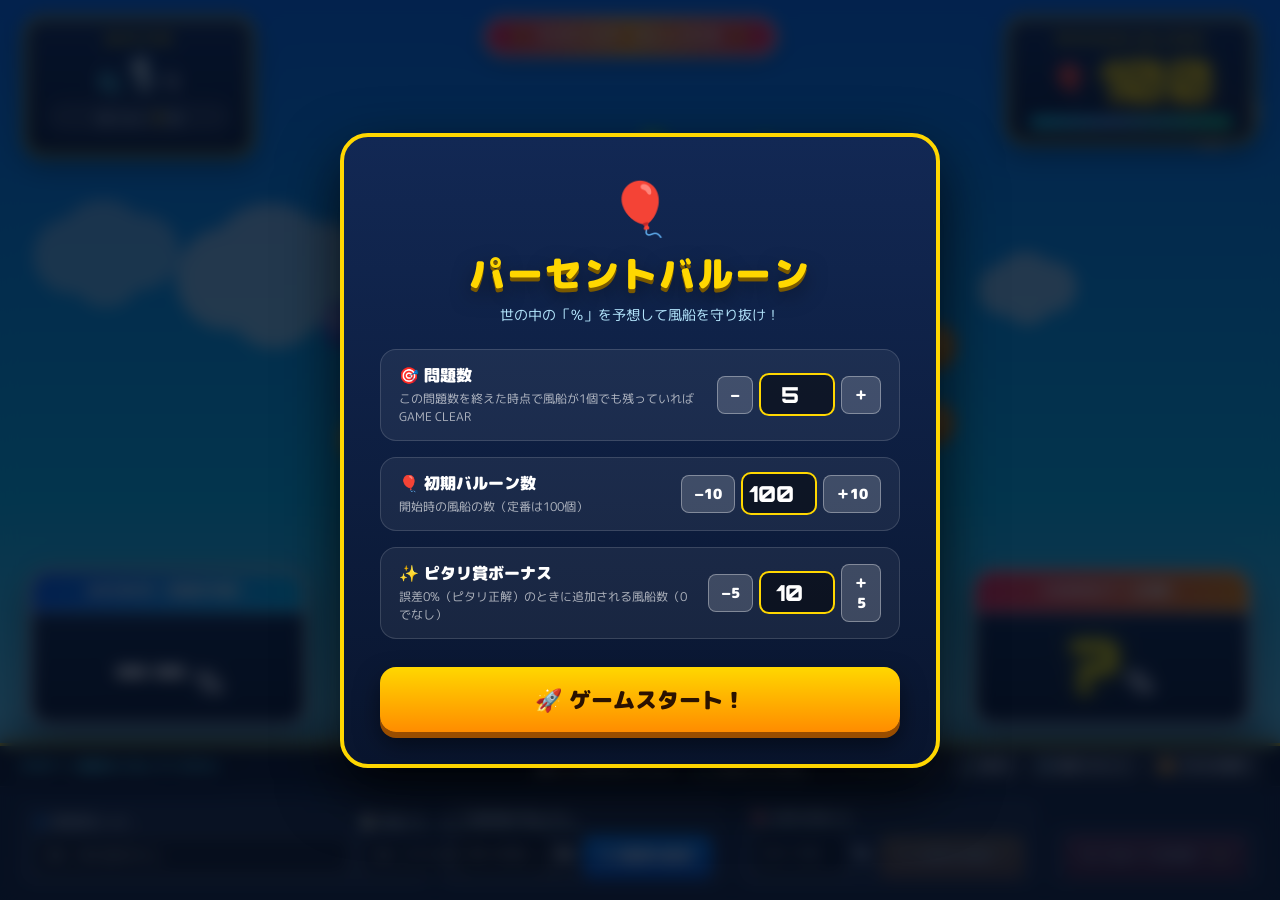
==== index.html @ 7cb7c8e5 "Add files via upload" ====
<!DOCTYPE html>
<html lang="ja">
<head>
    <meta charset="UTF-8">
    <meta name="viewport" content="width=device-width, initial-scale=1.0">
    <title>PERCENT BALLOON - パーセントバルーン</title>
    <link rel="preconnect" href="https://fonts.googleapis.com">
    <link rel="preconnect" href="https://fonts.gstatic.com" crossorigin>
    <link href="https://fonts.googleapis.com/css2?family=M+PLUS+Rounded+1c:wght@700;800;900&family=Orbitron:wght@700;900&display=swap" rel="stylesheet">
    <link rel="stylesheet" href="style.css">
</head>
<body>
    <!-- Background Canvas for Balloons & Gondola -->
    <div id="canvas-container">
        <canvas id="balloon-canvas"></canvas>
    </div>

    <!-- Top Broadcast HUD -->
    <header class="top-hud" id="top-hud">
        <!-- Left: Remaining Questions Progress -->
        <div class="hud-card question-counter-card">
            <div class="hud-label">QUESTION</div>
            <div class="question-number-row">
                <span class="q-prefix">Q.</span>
                <span id="current-q-num" class="q-big">1</span>
                <span class="q-slash">/</span>
                <span id="total-q-num" class="q-total">5</span>
            </div>
            <div class="remaining-q-badge">
                残りあと <strong id="remaining-q-count">5</strong> 問
            </div>
            <div id="question-dots" class="question-dots"></div>
        </div>

        <!-- Center: Title / Optional Question Banner -->
        <div class="center-banner-area">
            <div class="show-logo-badge">
                <span class="logo-star">★</span> PERCENT BALLOON <span class="logo-star">★</span>
            </div>
            <div id="question-text-banner" class="question-text-banner hidden">
                <span id="display-respondent-badge" class="respondent-badge hidden"></span>
                <span id="display-question-text" class="question-text-content"></span>
            </div>
        </div>

        <!-- Right: Remaining Balloons Counter -->
        <div class="hud-card balloon-counter-card" id="balloon-counter-card">
            <div class="hud-label">REMAINING BALLOONS</div>
            <div class="balloon-count-row">
                <span class="balloon-icon">🎈</span>
                <span id="remaining-balloons-num" class="balloon-big-num">100</span>
            </div>
            <div class="balloon-gauge-track">
                <div id="balloon-gauge-bar" class="balloon-gauge-bar" style="width: 100%;"></div>
            </div>
        </div>
    </header>

    <!-- Main Monitor Display (Answer vs Correct & Diff) -->
    <main class="stage-area">
        <div class="versus-monitors" id="versus-monitors">
            <!-- Player Answer Flip Board -->
            <div class="monitor-box player-monitor" id="player-monitor">
                <div class="monitor-header">
                    <span id="player-monitor-title">ANSWER（回答予想）</span>
                </div>
                <div class="monitor-body">
                    <span id="display-answer-val" class="percent-value">--</span>
                    <span class="percent-unit">%</span>
                </div>
            </div>

            <!-- Diff / Status Badge in Center -->
            <div class="diff-center-badge hidden" id="diff-center-badge">
                <div class="diff-label">誤差</div>
                <div class="diff-value-wrap">
                    <span id="display-diff-val" class="diff-value">0</span>
                    <span class="diff-unit">個</span>
                </div>
            </div>

            <!-- Correct Answer Monitor -->
            <div class="monitor-box correct-monitor" id="correct-monitor">
                <div class="monitor-header">
                    <span>CORRECT（正解）</span>
                </div>
                <div class="monitor-body">
                    <span id="display-correct-val" class="percent-value">?</span>
                    <span class="percent-unit">%</span>
                </div>
            </div>
        </div>

        <!-- History Mini Ticker (Bottom Left) -->
        <div class="history-ticker" id="history-ticker">
            <div class="history-title">📋 履歴</div>
            <div id="history-list" class="history-list">
                <span class="history-empty">まだ記録がありません</span>
            </div>
        </div>
    </main>

    <!-- Dramatic Cut-in Overlays (PERFECT / GAME CLEAR / GAME OVER) -->
    <div id="cutin-perfect" class="cutin-overlay hidden">
        <div class="cutin-banner perfect-banner">
            <div class="cutin-sub">誤差 0%！ピタリ賞！！</div>
            <div class="cutin-main">PERFECT!!</div>
            <div class="cutin-bonus" id="perfect-bonus-text">ボーナス風船 +10個！</div>
        </div>
    </div>

    <div id="result-modal" class="result-overlay hidden">
        <div class="result-card" id="result-card">
            <div class="result-badge" id="result-badge">FINAL RESULT</div>
            <h1 class="result-title" id="result-title">GAME CLEAR!!</h1>
            <p class="result-subtitle" id="result-subtitle">見事、風船を残して全問突破しました！</p>

            <div class="result-stats-grid">
                <div class="stat-item">
                    <span class="stat-label">最終残りバルーン</span>
                    <span class="stat-value"><strong id="final-balloons-stat">42</strong> 個</span>
                </div>
                <div class="stat-item">
                    <span class="stat-label">クリア問題数</span>
                    <span class="stat-value"><strong id="final-questions-stat">5 / 5</strong> 問</span>
                </div>
            </div>

            <div class="result-log-section">
                <h3>各問の振り返り</h3>
                <div id="result-log-table" class="result-log-table"></div>
            </div>

            <div class="result-actions">
                <button id="btn-result-undo" class="btn btn-secondary">↩ 直前の問題に戻る (Undo)</button>
                <button id="btn-play-again" class="btn btn-primary btn-large">🔄 タイトル・設定へ戻る</button>
            </div>
        </div>
    </div>

    <!-- Initial Setup Modal (Start Screen) -->
    <div id="setup-modal" class="setup-overlay">
        <div class="setup-card">
            <div class="setup-logo">
                <span class="balloon-emoji">🎈</span>
                <h1>パーセントバルーン</h1>
                <p class="setup-tagline">世の中の「％」を予想して風船を守り抜け！</p>
            </div>

            <div class="setup-form">
                <div class="setup-row">
                    <label for="setup-total-questions">
                        <span class="label-title">🎯 問題数</span>
                        <span class="label-desc">この問題数を終えた時点で風船が1個でも残っていればGAME CLEAR</span>
                    </label>
                    <div class="number-stepper">
                        <button type="button" class="stepper-btn" data-target="setup-total-questions" data-step="-1">−</button>
                        <input type="number" id="setup-total-questions" value="5" min="1" max="30">
                        <button type="button" class="stepper-btn" data-target="setup-total-questions" data-step="1">＋</button>
                    </div>
                </div>

                <div class="setup-row">
                    <label for="setup-initial-balloons">
                        <span class="label-title">🎈 初期バルーン数</span>
                        <span class="label-desc">開始時の風船の数（定番は100個）</span>
                    </label>
                    <div class="number-stepper">
                        <button type="button" class="stepper-btn" data-target="setup-initial-balloons" data-step="-10">−10</button>
                        <input type="number" id="setup-initial-balloons" value="100" min="10" max="200">
                        <button type="button" class="stepper-btn" data-target="setup-initial-balloons" data-step="10">＋10</button>
                    </div>
                </div>

                <div class="setup-row">
                    <label for="setup-perfect-bonus">
                        <span class="label-title">✨ ピタリ賞ボーナス</span>
                        <span class="label-desc">誤差0%（ピタリ正解）のときに追加される風船数（0でなし）</span>
                    </label>
                    <div class="number-stepper">
                        <button type="button" class="stepper-btn" data-target="setup-perfect-bonus" data-step="-5">−5</button>
                        <input type="number" id="setup-perfect-bonus" value="10" min="0" max="50">
                        <button type="button" class="stepper-btn" data-target="setup-perfect-bonus" data-step="5">＋5</button>
                    </div>
                </div>
            </div>

            <button id="btn-start-game" class="btn btn-start-game">
                🚀 ゲームスタート！
            </button>
        </div>
    </div>

    <!-- Operator Control Dock (Bottom) -->
    <section class="control-dock" id="control-dock">
        <div class="dock-toolbar">
            <div class="dock-status-badge" id="dock-phase-indicator">STEP 1: 回答を入力してください</div>
            <div class="dock-tools-right">
                <label class="blind-toggle" title="画面共有中に正解入力欄を伏せ字（•••）にします">
                    <input type="checkbox" id="chk-blind-correct">
                    <span>🙈 正解を隠して入力</span>
                </label>
                <button id="btn-run-test" class="btn-tool" title="全機能の自動セルフテストを実行します">🧪 自動テスト検証</button>
                <button id="btn-undo" class="btn-tool" disabled title="1つ前の状態に戻す">↩ やり直し(Undo)</button>
                <button id="btn-mute" class="btn-tool" title="効果音のON/OFF">🔊 音ON</button>
                <button id="btn-open-setup" class="btn-tool" title="初期設定画面を開く">⚙️ 設定リセット</button>
                <button id="btn-toggle-dock" class="btn-tool" title="パネルを最小化/展開 (ショートカット: Hキー)">🔽 パネルを隠す</button>
            </div>
        </div>

        <div class="dock-body" id="dock-body">
            <!-- Optional Info Inputs -->
            <div class="dock-group optional-group">
                <div class="input-field">
                    <label for="input-respondent">👤 回答者名 <small>(任意)</small></label>
                    <input type="text" id="input-respondent" placeholder="例: 1枠 田中さん" autocomplete="off">
                </div>
                <div class="input-field question-field">
                    <label for="input-question-text">📝 問題メモ・タイトル <small>(任意・空欄でもOK)</small></label>
                    <input type="text" id="input-question-text" placeholder="例: スマホを1日3時間以上使う人の割合は？" autocomplete="off">
                </div>
            </div>

            <!-- Answer Input & Lock -->
            <div class="dock-group action-group" id="group-step-answer">
                <div class="input-field number-field">
                    <label for="input-answer">🎤 回答者の答え (%)</label>
                    <div class="percent-input-wrap">
                        <input type="number" id="input-answer" min="0" max="100" placeholder="0〜100">
                        <span>%</span>
                    </div>
                </div>
                <button id="btn-lock-answer" class="btn btn-action btn-blue">
                    ① 回答を表示
                </button>
            </div>

            <!-- Correct Answer Input & Reveal -->
            <div class="dock-group action-group" id="group-step-correct">
                <div class="input-field number-field">
                    <label for="input-correct">🎯 正解の数値 (%)</label>
                    <div class="percent-input-wrap">
                        <input type="number" id="input-correct" min="0" max="100" placeholder="0〜100">
                        <span>%</span>
                    </div>
                </div>
                <button id="btn-reveal-correct" class="btn btn-action btn-orange" disabled>
                    ② 正解を発表！
                </button>
            </div>

            <!-- Pop / Next Step Trigger -->
            <div class="dock-group action-group" id="group-step-pop">
                <button id="btn-pop-balloons" class="btn btn-action btn-red" disabled>
                    ③ バルーン計測！ 💥
                </button>
                <button id="btn-next-question" class="btn btn-action btn-green hidden">
                    ➡ 次の問題へ進む
                </button>
            </div>
        </div>
    </section>

    <!-- Floating Restore Button when Dock is minimized -->
    <button id="btn-restore-dock" class="btn-restore-dock hidden" title="操作パネルを表示 (Hキー)">
        🔼 操作パネルを表示
    </button>

    <script src="sound-engine.js"></script>
    <script src="balloon-engine.js"></script>
    <script src="app.js"></script>
</body>
</html>
---- style.css ----
:root {
    --font-main: 'M PLUS Rounded 1c', 'Hiragino Maru Gothic ProN', 'Yu Gothic', sans-serif;
    --font-digital: 'Orbitron', 'M PLUS Rounded 1c', sans-serif;
    --gold: #FFD700;
    --gold-dark: #C59B00;
    --blue-panel: rgba(9, 30, 66, 0.86);
    --red-accent: #FF2A55;
    --orange-accent: #FF8C00;
    --green-accent: #00D66B;
}

* {
    box-sizing: border-box;
    margin: 0;
    padding: 0;
    user-select: none;
}

body, html {
    width: 100%;
    height: 100%;
    overflow: hidden;
    font-family: var(--font-main);
    background: #0072FF;
    color: #FFFFFF;
}

.hidden {
    display: none !important;
}

/* Background Canvas */
#canvas-container {
    position: fixed;
    inset: 0;
    z-index: 1;
}

#balloon-canvas {
    width: 100%;
    height: 100%;
    display: block;
}

/* =========================================
   TOP BROADCAST HUD
========================================= */
.top-hud {
    position: relative;
    z-index: 10;
    display: flex;
    justify-content: space-between;
    align-items: flex-start;
    padding: 16px 24px;
    gap: 16px;
    pointer-events: none;
}

.hud-card {
    pointer-events: auto;
    background: linear-gradient(180deg, rgba(16, 37, 76, 0.92) 0%, rgba(8, 20, 44, 0.95) 100%);
    border: 3px solid var(--gold);
    border-radius: 18px;
    padding: 12px 20px;
    min-width: 230px;
    box-shadow: 0 10px 25px rgba(0, 0, 0, 0.45), inset 0 2px 6px rgba(255, 255, 255, 0.25);
    backdrop-filter: blur(8px);
}

.hud-label {
    font-size: 11px;
    font-weight: 900;
    letter-spacing: 1.5px;
    color: var(--gold);
    text-align: center;
    margin-bottom: 4px;
}

/* Left: Question Counter */
.question-number-row {
    display: flex;
    align-items: baseline;
    justify-content: center;
    gap: 4px;
    line-height: 1;
}

.q-prefix {
    font-size: 24px;
    font-weight: 900;
    color: #4DD0E1;
}

.q-big {
    font-family: var(--font-digital);
    font-size: 44px;
    font-weight: 900;
    color: #FFFFFF;
    text-shadow: 0 0 12px rgba(77, 208, 225, 0.8);
}

.q-slash, .q-total {
    font-size: 22px;
    font-weight: 800;
    color: rgba(255, 255, 255, 0.7);
}

.remaining-q-badge {
    margin-top: 6px;
    background: rgba(255, 255, 255, 0.12);
    border-radius: 99px;
    padding: 3px 12px;
    font-size: 13px;
    text-align: center;
    color: #E0F7FA;
}

.remaining-q-badge strong {
    font-size: 17px;
    color: var(--gold);
}

.question-dots {
    display: flex;
    justify-content: center;
    gap: 6px;
    margin-top: 8px;
    flex-wrap: wrap;
}

.q-dot {
    width: 12px;
    height: 12px;
    border-radius: 50%;
    background: rgba(255, 255, 255, 0.25);
    border: 1.5px solid rgba(255, 255, 255, 0.6);
    transition: all 0.3s ease;
}

.q-dot.done {
    background: var(--green-accent);
    border-color: #FFFFFF;
    box-shadow: 0 0 8px var(--green-accent);
}

.q-dot.active {
    background: var(--gold);
    transform: scale(1.28);
    box-shadow: 0 0 10px var(--gold);
}

/* Center: Title & Question Banner */
.center-banner-area {
    flex: 1;
    display: flex;
    flex-direction: column;
    align-items: center;
    gap: 8px;
    max-width: 720px;
}

.show-logo-badge {
    background: linear-gradient(90deg, #FF1E56 0%, #FF8E00 50%, #FF1E56 100%);
    border: 3px solid #FFFFFF;
    border-radius: 999px;
    padding: 6px 26px;
    font-size: 16px;
    font-weight: 900;
    letter-spacing: 2px;
    color: #FFFFFF;
    text-shadow: 0 2px 4px rgba(0, 0, 0, 0.45);
    box-shadow: 0 6px 18px rgba(0, 0, 0, 0.35);
}

.logo-star {
    color: var(--gold);
}

.question-text-banner {
    pointer-events: auto;
    width: 100%;
    background: rgba(10, 22, 50, 0.9);
    border: 2.5px solid #4DD0E1;
    border-radius: 14px;
    padding: 10px 20px;
    text-align: center;
    box-shadow: 0 8px 20px rgba(0, 0, 0, 0.4);
    display: flex;
    align-items: center;
    justify-content: center;
    gap: 12px;
    flex-wrap: wrap;
    animation: popIn 0.3s cubic-bezier(0.175, 0.885, 0.32, 1.275);
}

.respondent-badge {
    background: linear-gradient(135deg, #FF416C, #FF4B2B);
    color: #FFFFFF;
    font-weight: 900;
    font-size: 14px;
    padding: 4px 12px;
    border-radius: 8px;
    border: 1.5px solid #FFFFFF;
}

.question-text-content {
    font-size: 20px;
    font-weight: 900;
    color: #FFFFFF;
    text-shadow: 0 2px 4px rgba(0, 0, 0, 0.5);
}

/* Right: Remaining Balloons Counter */
.balloon-counter-card {
    min-width: 250px;
    transition: transform 0.15s ease, border-color 0.3s ease;
}

.balloon-counter-card.danger {
    border-color: #FF2A55;
    background: linear-gradient(180deg, rgba(90, 10, 28, 0.95) 0%, rgba(45, 5, 15, 0.98) 100%);
    animation: dangerPulse 0.8s infinite alternate;
}

.balloon-counter-card.pop-bump {
    transform: scale(1.08);
}

.balloon-count-row {
    display: flex;
    align-items: center;
    justify-content: center;
    gap: 8px;
    line-height: 1;
}

.balloon-icon {
    font-size: 34px;
    filter: drop-shadow(0 3px 5px rgba(0,0,0,0.4));
}

.balloon-big-num {
    font-family: var(--font-digital);
    font-size: 56px;
    font-weight: 900;
    color: var(--gold);
    text-shadow: 0 0 18px rgba(255, 215, 0, 0.65), 0 3px 0 #8A5A00;
}

.balloon-counter-card.danger .balloon-big-num {
    color: #FF4D6D;
    text-shadow: 0 0 18px rgba(255, 42, 85, 0.9);
}

.balloon-gauge-track {
    margin-top: 8px;
    width: 100%;
    height: 12px;
    background: rgba(255, 255, 255, 0.15);
    border-radius: 99px;
    overflow: hidden;
    border: 1px solid rgba(255, 255, 255, 0.35);
}

.balloon-gauge-bar {
    height: 100%;
    background: linear-gradient(90deg, #00F2FE 0%, #4FACFE 40%, #00FF87 100%);
    border-radius: 99px;
    transition: width 0.18s ease-out, background 0.3s ease;
}

.balloon-gauge-bar.warning {
    background: linear-gradient(90deg, #FF8008 0%, #FFC837 100%);
}

.balloon-gauge-bar.danger {
    background: linear-gradient(90deg, #FF0844 0%, #FFB199 100%);
}

/* =========================================
   MAIN STAGE MONITORS (Answer & Correct)
========================================= */
.stage-area {
    position: relative;
    z-index: 10;
    height: calc(100vh - 280px);
    display: flex;
    flex-direction: column;
    justify-content: space-between;
    padding: 0 28px;
    pointer-events: none;
}

.versus-monitors {
    display: flex;
    justify-content: space-between;
    align-items: center;
    margin-top: auto;
    margin-bottom: 24px;
    width: 100%;
}

.monitor-box {
    pointer-events: auto;
    width: 280px;
    background: linear-gradient(180deg, rgba(12, 28, 62, 0.92) 0%, rgba(6, 15, 36, 0.96) 100%);
    border-radius: 22px;
    overflow: hidden;
    box-shadow: 0 14px 32px rgba(0, 0, 0, 0.55);
    border: 4px solid rgba(255, 255, 255, 0.85);
    transition: transform 0.25s cubic-bezier(0.175, 0.885, 0.32, 1.275), box-shadow 0.25s ease;
}

.monitor-box.active-glow {
    transform: scale(1.06);
    box-shadow: 0 0 32px rgba(255, 215, 0, 0.85), 0 14px 32px rgba(0, 0, 0, 0.6);
    border-color: var(--gold);
}

.player-monitor .monitor-header {
    background: linear-gradient(90deg, #0066FF, #00C6FF);
    padding: 8px 14px;
    text-align: center;
    font-weight: 900;
    font-size: 15px;
    letter-spacing: 1px;
    border-bottom: 3px solid rgba(255, 255, 255, 0.5);
}

.correct-monitor .monitor-header {
    background: linear-gradient(90deg, #FF2A55, #FF8C00);
    padding: 8px 14px;
    text-align: center;
    font-weight: 900;
    font-size: 15px;
    letter-spacing: 1px;
    border-bottom: 3px solid rgba(255, 255, 255, 0.5);
}

.monitor-body {
    padding: 16px 20px;
    display: flex;
    align-items: baseline;
    justify-content: center;
    gap: 6px;
}

.percent-value {
    font-family: var(--font-digital);
    font-size: 74px;
    font-weight: 900;
    line-height: 1;
    color: #FFFFFF;
    text-shadow: 0 4px 12px rgba(0, 0, 0, 0.6);
}

.correct-monitor .percent-value {
    color: #FFEA00;
    text-shadow: 0 0 20px rgba(255, 234, 0, 0.65), 0 4px 8px rgba(0, 0, 0, 0.7);
}

.percent-unit {
    font-size: 32px;
    font-weight: 900;
    color: rgba(255, 255, 255, 0.85);
}

/* Diff Badge in Center */
.diff-center-badge {
    pointer-events: auto;
    background: radial-gradient(circle, #FF2A55 0%, #9E0024 100%);
    border: 4px solid #FFFFFF;
    border-radius: 24px;
    padding: 12px 28px;
    text-align: center;
    box-shadow: 0 12px 30px rgba(0, 0, 0, 0.6), 0 0 25px rgba(255, 42, 85, 0.75);
    animation: popIn 0.35s cubic-bezier(0.175, 0.885, 0.32, 1.275);
}

.diff-center-badge.perfect-diff {
    background: radial-gradient(circle, #00D66B 0%, #007A3D 100%);
    box-shadow: 0 12px 30px rgba(0, 0, 0, 0.6), 0 0 30px rgba(0, 214, 107, 0.9);
}

.diff-label {
    font-size: 14px;
    font-weight: 900;
    color: #FFE082;
    letter-spacing: 2px;
}

.diff-value-wrap {
    display: flex;
    align-items: baseline;
    justify-content: center;
    gap: 4px;
}

.diff-value {
    font-family: var(--font-digital);
    font-size: 54px;
    font-weight: 900;
    color: #FFFFFF;
    line-height: 1.05;
}

.diff-unit {
    font-size: 22px;
    font-weight: 900;
}

/* History Ticker */
.history-ticker {
    pointer-events: auto;
    display: inline-flex;
    align-items: center;
    gap: 10px;
    background: rgba(8, 20, 44, 0.82);
    border: 1.5px solid rgba(255, 255, 255, 0.3);
    border-radius: 99px;
    padding: 6px 16px;
    align-self: flex-start;
    margin-bottom: 10px;
    max-width: 100%;
    overflow-x: auto;
    backdrop-filter: blur(6px);
}

.history-title {
    font-size: 12px;
    font-weight: 900;
    color: var(--gold);
    white-space: nowrap;
}

.history-list {
    display: flex;
    gap: 8px;
    align-items: center;
    font-size: 12px;
}

.history-empty {
    color: rgba(255, 255, 255, 0.55);
}

.history-chip {
    background: rgba(255, 255, 255, 0.14);
    border-radius: 99px;
    padding: 2px 10px;
    white-space: nowrap;
    font-weight: 700;
}

.history-chip .chip-diff {
    color: #FF8A80;
    margin-left: 4px;
}

.history-chip.chip-perfect .chip-diff {
    color: #69F0AE;
}

/* =========================================
   OPERATOR CONTROL DOCK (Bottom)
========================================= */
.control-dock {
    position: fixed;
    bottom: 0;
    left: 0;
    right: 0;
    z-index: 20;
    background: rgba(10, 22, 46, 0.95);
    border-top: 3px solid var(--gold);
    box-shadow: 0 -8px 28px rgba(0, 0, 0, 0.55);
    backdrop-filter: blur(12px);
    transition: transform 0.3s ease;
}

.control-dock.minimized {
    transform: translateY(105%);
}

.dock-toolbar {
    display: flex;
    justify-content: space-between;
    align-items: center;
    padding: 6px 20px;
    background: rgba(0, 0, 0, 0.35);
    border-bottom: 1px solid rgba(255, 255, 255, 0.12);
    flex-wrap: wrap;
    gap: 8px;
}

.dock-status-badge {
    font-size: 13px;
    font-weight: 900;
    color: #4DD0E1;
    display: flex;
    align-items: center;
    gap: 6px;
}

.dock-tools-right {
    display: flex;
    align-items: center;
    gap: 8px;
    flex-wrap: wrap;
}

.blind-toggle {
    display: inline-flex;
    align-items: center;
    gap: 5px;
    font-size: 12px;
    font-weight: 700;
    background: rgba(255, 255, 255, 0.1);
    padding: 4px 10px;
    border-radius: 6px;
    cursor: pointer;
}

.btn-tool {
    background: rgba(255, 255, 255, 0.14);
    color: #FFFFFF;
    border: 1px solid rgba(255, 255, 255, 0.3);
    border-radius: 6px;
    padding: 4px 10px;
    font-family: var(--font-main);
    font-size: 12px;
    font-weight: 700;
    cursor: pointer;
    transition: all 0.15s ease;
}

.btn-tool:hover:not(:disabled) {
    background: rgba(255, 255, 255, 0.26);
}

.btn-tool:disabled {
    opacity: 0.4;
    cursor: not-allowed;
}

.dock-body {
    display: flex;
    align-items: flex-end;
    justify-content: space-between;
    gap: 14px;
    padding: 12px 20px 14px;
    flex-wrap: wrap;
}

.dock-group {
    display: flex;
    align-items: flex-end;
    gap: 10px;
    background: rgba(255, 255, 255, 0.05);
    padding: 8px 12px;
    border-radius: 12px;
    border: 1px solid rgba(255, 255, 255, 0.12);
}

.optional-group {
    flex: 1;
    min-width: 280px;
}

.input-field {
    display: flex;
    flex-direction: column;
    gap: 4px;
}

.question-field {
    flex: 1;
}

.input-field label {
    font-size: 12px;
    font-weight: 800;
    color: #B0BEC5;
}

.input-field label small {
    font-weight: 700;
    color: rgba(255, 255, 255, 0.5);
}

.input-field input[type="text"],
.input-field input[type="number"],
.input-field input[type="password"] {
    background: rgba(0, 0, 0, 0.45);
    border: 2px solid rgba(255, 255, 255, 0.3);
    border-radius: 8px;
    padding: 8px 12px;
    color: #FFFFFF;
    font-family: var(--font-main);
    font-size: 15px;
    font-weight: 800;
    outline: none;
    transition: border-color 0.2s ease;
}

.input-field input:focus {
    border-color: var(--gold);
}

.percent-input-wrap {
    display: flex;
    align-items: center;
    gap: 6px;
}

.percent-input-wrap input {
    width: 96px;
    text-align: center;
    font-size: 18px !important;
}

.percent-input-wrap span {
    font-weight: 900;
    font-size: 16px;
}

/* Action Buttons */
.btn {
    border: none;
    border-radius: 10px;
    padding: 10px 18px;
    font-family: var(--font-main);
    font-size: 15px;
    font-weight: 900;
    color: #FFFFFF;
    cursor: pointer;
    transition: transform 0.12s ease, filter 0.15s ease, box-shadow 0.2s ease;
    display: inline-flex;
    align-items: center;
    justify-content: center;
    gap: 6px;
    white-space: nowrap;
}

.btn:hover:not(:disabled) {
    transform: translateY(-2px);
    filter: brightness(1.1);
}

.btn:active:not(:disabled) {
    transform: translateY(1px);
}

.btn:disabled {
    opacity: 0.4;
    cursor: not-allowed;
    filter: grayscale(0.4);
}

.btn-blue {
    background: linear-gradient(180deg, #0088FF 0%, #0055CC 100%);
    box-shadow: 0 4px 0 #003380;
}

.btn-orange {
    background: linear-gradient(180deg, #FF9900 0%, #E65C00 100%);
    box-shadow: 0 4px 0 #803300;
}

.btn-red {
    background: linear-gradient(180deg, #FF2A55 0%, #C80028 100%);
    box-shadow: 0 4px 0 #730017;
}

.btn-green {
    background: linear-gradient(180deg, #00E676 0%, #00A854 100%);
    box-shadow: 0 4px 0 #006030;
}

.btn-restore-dock {
    position: fixed;
    bottom: 14px;
    right: 20px;
    z-index: 25;
    background: rgba(10, 22, 46, 0.9);
    color: var(--gold);
    border: 2px solid var(--gold);
    border-radius: 99px;
    padding: 8px 16px;
    font-family: var(--font-main);
    font-weight: 900;
    font-size: 13px;
    cursor: pointer;
    box-shadow: 0 6px 16px rgba(0, 0, 0, 0.5);
}

/* =========================================
   MODALS & CUT-IN OVERLAYS
========================================= */
.setup-overlay,
.result-overlay,
.cutin-overlay {
    position: fixed;
    inset: 0;
    z-index: 50;
    display: flex;
    align-items: center;
    justify-content: center;
    padding: 20px;
}

.setup-overlay,
.result-overlay {
    background: rgba(4, 12, 28, 0.78);
    backdrop-filter: blur(8px);
}

.setup-card,
.result-card {
    background: linear-gradient(180deg, #122854 0%, #09152E 100%);
    border: 4px solid var(--gold);
    border-radius: 28px;
    padding: 32px 36px;
    max-width: 600px;
    width: 100%;
    box-shadow: 0 24px 60px rgba(0, 0, 0, 0.75);
    animation: popIn 0.35s cubic-bezier(0.175, 0.885, 0.32, 1.275);
}

.setup-logo {
    text-align: center;
    margin-bottom: 24px;
}

.balloon-emoji {
    font-size: 52px;
    display: inline-block;
    animation: floatBob 2s infinite ease-in-out;
}

.setup-logo h1 {
    font-size: 36px;
    font-weight: 900;
    color: var(--gold);
    text-shadow: 0 4px 0 #7A5900, 0 8px 20px rgba(0, 0, 0, 0.5);
    letter-spacing: 2px;
}

.setup-tagline {
    color: #B3E5FC;
    font-size: 14px;
    margin-top: 4px;
}

.setup-form {
    display: flex;
    flex-direction: column;
    gap: 16px;
    margin-bottom: 28px;
}

.setup-row {
    display: flex;
    justify-content: space-between;
    align-items: center;
    background: rgba(255, 255, 255, 0.06);
    padding: 14px 18px;
    border-radius: 16px;
    border: 1px solid rgba(255, 255, 255, 0.14);
    gap: 16px;
}

.setup-row label {
    display: flex;
    flex-direction: column;
    gap: 3px;
}

.label-title {
    font-size: 16px;
    font-weight: 900;
    color: #FFFFFF;
}

.label-desc {
    font-size: 12px;
    color: rgba(255, 255, 255, 0.65);
}

.number-stepper {
    display: flex;
    align-items: center;
    gap: 6px;
}

.number-stepper input {
    width: 76px;
    text-align: center;
    font-family: var(--font-digital);
    font-size: 22px;
    font-weight: 900;
    padding: 6px;
    border-radius: 10px;
    border: 2px solid var(--gold);
    background: rgba(0, 0, 0, 0.5);
    color: #FFFFFF;
}

.stepper-btn {
    background: rgba(255, 255, 255, 0.16);
    color: #FFFFFF;
    border: 1px solid rgba(255, 255, 255, 0.35);
    border-radius: 8px;
    padding: 8px 12px;
    font-family: var(--font-main);
    font-weight: 900;
    font-size: 14px;
    cursor: pointer;
}

.stepper-btn:hover {
    background: rgba(255, 255, 255, 0.28);
}

.btn-start-game {
    width: 100%;
    padding: 16px;
    font-size: 22px;
    border-radius: 16px;
    background: linear-gradient(180deg, #FFD700 0%, #FF8C00 100%);
    color: #2B1200;
    box-shadow: 0 6px 0 #994D00, 0 12px 24px rgba(0, 0, 0, 0.5);
}

/* Cut-in PERFECT */
.cutin-overlay {
    pointer-events: none;
}

.perfect-banner {
    background: linear-gradient(135deg, #FF007F 0%, #FF8C00 50%, #FFD700 100%);
    border: 5px solid #FFFFFF;
    border-radius: 30px;
    padding: 28px 64px;
    text-align: center;
    box-shadow: 0 0 60px rgba(255, 215, 0, 0.95), 0 20px 50px rgba(0, 0, 0, 0.7);
    animation: popIn 0.4s cubic-bezier(0.175, 0.885, 0.32, 1.275);
}

.cutin-sub {
    font-size: 22px;
    font-weight: 900;
    color: #FFFFFF;
}

.cutin-main {
    font-family: var(--font-digital);
    font-size: 72px;
    font-weight: 900;
    color: #FFFF00;
    text-shadow: 0 6px 0 #9E005D, 0 10px 25px rgba(0,0,0,0.6);
    line-height: 1.05;
}

.cutin-bonus {
    margin-top: 8px;
    font-size: 26px;
    font-weight: 900;
    background: rgba(0, 0, 0, 0.35);
    padding: 6px 20px;
    border-radius: 99px;
    display: inline-block;
}

/* Result Modal (GAME CLEAR / GAME OVER) */
.result-card {
    text-align: center;
    max-width: 640px;
}

.result-card.gameover-theme {
    background: linear-gradient(180deg, #3A0B19 0%, #17040A 100%);
    border-color: #FF2A55;
}

.result-badge {
    display: inline-block;
    padding: 4px 16px;
    border-radius: 99px;
    background: rgba(255, 255, 255, 0.15);
    font-size: 12px;
    font-weight: 900;
    letter-spacing: 2px;
    color: var(--gold);
}

.result-title {
    font-family: var(--font-digital);
    font-size: 62px;
    font-weight: 900;
    margin: 8px 0;
    color: var(--gold);
    text-shadow: 0 6px 0 #7A4900, 0 0 35px rgba(255, 215, 0, 0.8);
}

.result-card.gameover-theme .result-title {
    color: #FF2A55;
    text-shadow: 0 6px 0 #5E0013, 0 0 35px rgba(255, 42, 85, 0.85);
}

.result-subtitle {
    font-size: 16px;
    color: #E0F2F1;
    margin-bottom: 20px;
}

.result-stats-grid {
    display: grid;
    grid-template-columns: 1fr 1fr;
    gap: 14px;
    margin-bottom: 20px;
}

.stat-item {
    background: rgba(255, 255, 255, 0.08);
    border-radius: 16px;
    padding: 12px;
    display: flex;
    flex-direction: column;
    gap: 4px;
}

.stat-label {
    font-size: 12px;
    color: rgba(255, 255, 255, 0.7);
}

.stat-value {
    font-size: 18px;
}

.stat-value strong {
    font-family: var(--font-digital);
    font-size: 34px;
    color: var(--gold);
}

.result-log-section {
    text-align: left;
    background: rgba(0, 0, 0, 0.35);
    border-radius: 14px;
    padding: 12px 16px;
    margin-bottom: 22px;
    max-height: 170px;
    overflow-y: auto;
}

.result-log-section h3 {
    font-size: 13px;
    color: var(--gold);
    margin-bottom: 8px;
}

.log-row {
    display: flex;
    justify-content: space-between;
    padding: 6px 0;
    border-bottom: 1px solid rgba(255, 255, 255, 0.1);
    font-size: 13px;
}

.log-row:last-child {
    border-bottom: none;
}

.result-actions {
    display: flex;
    justify-content: center;
    gap: 12px;
}

.btn-secondary {
    background: rgba(255, 255, 255, 0.18);
    border: 1px solid rgba(255, 255, 255, 0.35);
}

.btn-primary {
    background: linear-gradient(180deg, #FFD700 0%, #FF8C00 100%);
    color: #2B1200;
    box-shadow: 0 4px 0 #994D00;
}

@keyframes popIn {
    0% { transform: scale(0.6); opacity: 0; }
    100% { transform: scale(1); opacity: 1; }
}

@keyframes floatBob {
    0%, 100% { transform: translateY(0); }
    50% { transform: translateY(-8px); }
}

@keyframes dangerPulse {
    0% { box-shadow: 0 0 12px rgba(255, 42, 85, 0.5); }
    100% { box-shadow: 0 0 28px rgba(255, 42, 85, 0.95); }
}
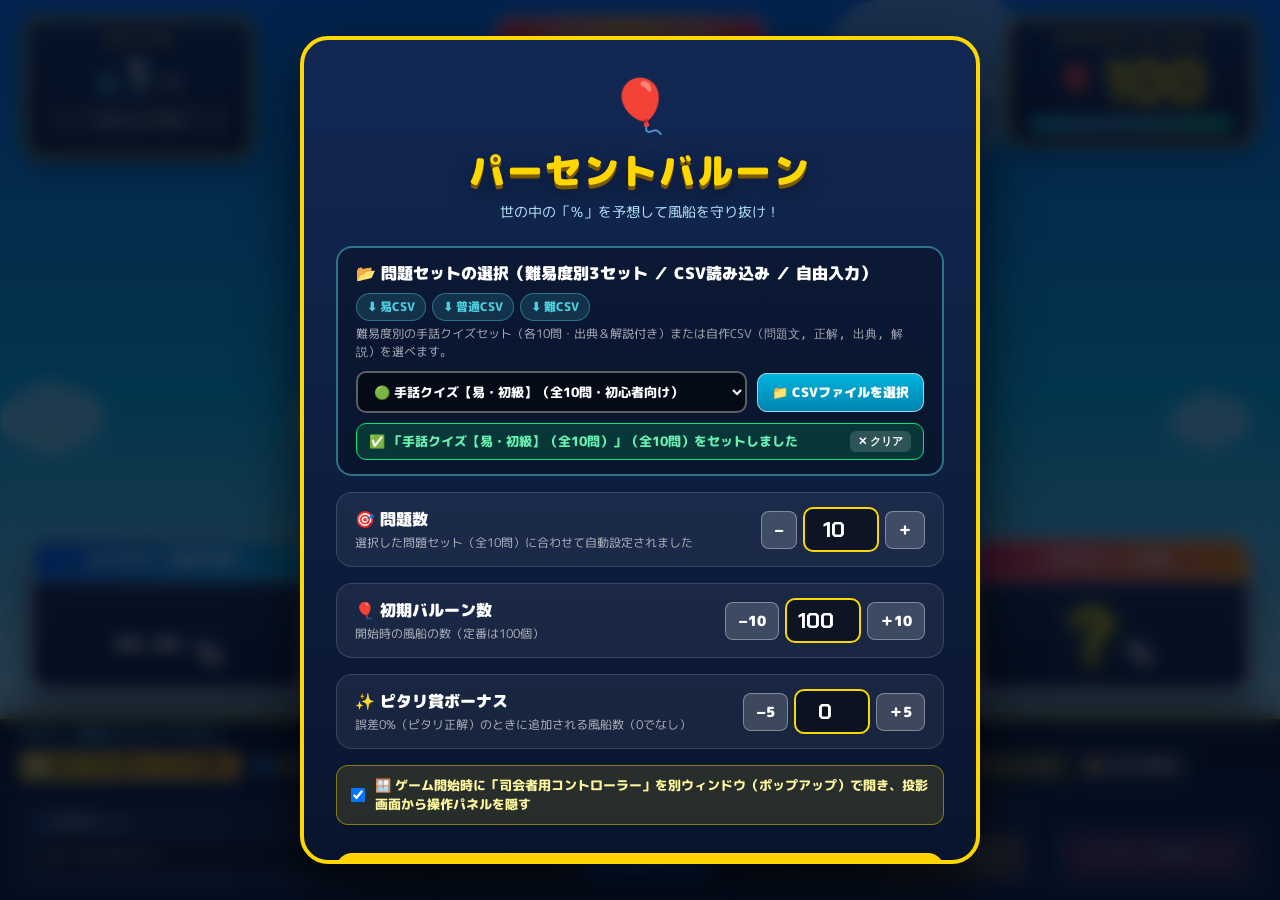
==== commit 37c6e1d1: "Add files via upload" ====
--- a/index.html
+++ b/index.html
@@ -6,99 +6,108 @@
     <title>PERCENT BALLOON - パーセントバルーン</title>
     <link rel="preconnect" href="https://fonts.googleapis.com">
     <link rel="preconnect" href="https://fonts.gstatic.com" crossorigin>
-    <link href="https://fonts.googleapis.com/css2?family=M+PLUS+Rounded+1c:wght@700;800;900&family=Orbitron:wght@700;900&display=swap" rel="stylesheet">
+    <link href="https://fonts.googleapis.com/css2?family=Chakra+Petch:wght@700&family=Exo+2:wght@800;900&family=M+PLUS+Rounded+1c:wght@700;800;900&display=swap" rel="stylesheet">
     <link rel="stylesheet" href="style.css">
 </head>
 <body>
-    <!-- Background Canvas for Balloons & Gondola -->
-    <div id="canvas-container">
-        <canvas id="balloon-canvas"></canvas>
-    </div>
-
-    <!-- Top Broadcast HUD -->
-    <header class="top-hud" id="top-hud">
-        <!-- Left: Remaining Questions Progress -->
-        <div class="hud-card question-counter-card">
-            <div class="hud-label">QUESTION</div>
-            <div class="question-number-row">
-                <span class="q-prefix">Q.</span>
-                <span id="current-q-num" class="q-big">1</span>
-                <span class="q-slash">/</span>
-                <span id="total-q-num" class="q-total">5</span>
-            </div>
-            <div class="remaining-q-badge">
-                残りあと <strong id="remaining-q-count">5</strong> 問
-            </div>
-            <div id="question-dots" class="question-dots"></div>
-        </div>
-
-        <!-- Center: Title / Optional Question Banner -->
-        <div class="center-banner-area">
-            <div class="show-logo-badge">
-                <span class="logo-star">★</span> PERCENT BALLOON <span class="logo-star">★</span>
-            </div>
-            <div id="question-text-banner" class="question-text-banner hidden">
-                <span id="display-respondent-badge" class="respondent-badge hidden"></span>
-                <span id="display-question-text" class="question-text-content"></span>
-            </div>
-        </div>
-
-        <!-- Right: Remaining Balloons Counter -->
-        <div class="hud-card balloon-counter-card" id="balloon-counter-card">
-            <div class="hud-label">REMAINING BALLOONS</div>
-            <div class="balloon-count-row">
-                <span class="balloon-icon">🎈</span>
-                <span id="remaining-balloons-num" class="balloon-big-num">100</span>
-            </div>
-            <div class="balloon-gauge-track">
-                <div id="balloon-gauge-bar" class="balloon-gauge-bar" style="width: 100%;"></div>
-            </div>
-        </div>
-    </header>
-
-    <!-- Main Monitor Display (Answer vs Correct & Diff) -->
-    <main class="stage-area">
-        <div class="versus-monitors" id="versus-monitors">
-            <!-- Player Answer Flip Board -->
-            <div class="monitor-box player-monitor" id="player-monitor">
-                <div class="monitor-header">
-                    <span id="player-monitor-title">ANSWER（回答予想）</span>
-                </div>
-                <div class="monitor-body">
-                    <span id="display-answer-val" class="percent-value">--</span>
-                    <span class="percent-unit">%</span>
-                </div>
-            </div>
-
-            <!-- Diff / Status Badge in Center -->
-            <div class="diff-center-badge hidden" id="diff-center-badge">
-                <div class="diff-label">誤差</div>
-                <div class="diff-value-wrap">
-                    <span id="display-diff-val" class="diff-value">0</span>
-                    <span class="diff-unit">個</span>
-                </div>
-            </div>
-
-            <!-- Correct Answer Monitor -->
-            <div class="monitor-box correct-monitor" id="correct-monitor">
-                <div class="monitor-header">
-                    <span>CORRECT（正解）</span>
-                </div>
-                <div class="monitor-body">
-                    <span id="display-correct-val" class="percent-value">?</span>
-                    <span class="percent-unit">%</span>
-                </div>
-            </div>
-        </div>
-
-        <!-- History Mini Ticker (Bottom Left) -->
-        <div class="history-ticker" id="history-ticker">
-            <div class="history-title">📋 履歴</div>
-            <div id="history-list" class="history-list">
-                <span class="history-empty">まだ記録がありません</span>
-            </div>
-        </div>
-    </main>
+    <!-- Main Projection Viewport (Automatically resizes above bottom dock when dock is open) -->
+    <div id="projection-viewport" class="projection-viewport">
+        <!-- Background Canvas for Balloons & Gondola -->
+        <div id="canvas-container">
+            <canvas id="balloon-canvas"></canvas>
+        </div>
+
+        <!-- Top Broadcast HUD -->
+        <header class="top-hud" id="top-hud">
+            <!-- Left: Remaining Questions Progress -->
+            <div class="hud-card question-counter-card">
+                <div class="hud-label">QUESTION</div>
+                <div class="question-number-row">
+                    <span class="q-prefix">Q.</span>
+                    <span id="current-q-num" class="q-big">1</span>
+                    <span class="q-slash">/</span>
+                    <span id="total-q-num" class="q-total">5</span>
+                </div>
+                <div class="remaining-q-badge">
+                    残りあと <strong id="remaining-q-count">5</strong> 問
+                </div>
+                <div id="question-dots" class="question-dots"></div>
+            </div>
+
+            <!-- Center: Title & Large TV Telop Question Banner -->
+            <div class="center-banner-area">
+                <div class="show-logo-badge">
+                    <span class="logo-star">★</span> PERCENT BALLOON <span class="logo-star">★</span>
+                </div>
+                <div id="question-text-banner" class="question-text-banner hidden">
+                    <div class="question-banner-header">
+                        <span class="q-telop-tag" id="q-telop-tag">QUESTION 1</span>
+                        <span id="display-respondent-badge" class="respondent-badge hidden"></span>
+                    </div>
+                    <div id="display-question-text" class="question-text-content"></div>
+                    <div id="display-question-source" class="question-source-caption hidden"></div>
+                </div>
+            </div>
+
+            <!-- Right: Remaining Balloons Counter -->
+            <div class="hud-card balloon-counter-card" id="balloon-counter-card">
+                <div class="hud-label">REMAINING BALLOONS</div>
+                <div class="balloon-count-row">
+                    <span class="balloon-icon">🎈</span>
+                    <span id="remaining-balloons-num" class="balloon-big-num">100</span>
+                </div>
+                <div class="balloon-gauge-track">
+                    <div id="balloon-gauge-bar" class="balloon-gauge-bar" style="width: 100%;"></div>
+                </div>
+            </div>
+        </header>
+
+        <!-- Main Monitor Display (Pinned to fixed coordinates so it never shifts when question text changes) -->
+        <main class="stage-area">
+            <div class="versus-monitors" id="versus-monitors">
+                <!-- Player Answer Flip Board -->
+                <div class="monitor-box player-monitor" id="player-monitor">
+                    <div class="monitor-header">
+                        <span id="player-monitor-title">ANSWER（回答予想）</span>
+                    </div>
+                    <div class="monitor-body">
+                        <span id="display-answer-val" class="percent-value">--</span>
+                        <span class="percent-unit">%</span>
+                    </div>
+                </div>
+
+                <!-- Diff / Status Badge in Center -->
+                <div class="diff-center-badge hidden" id="diff-center-badge">
+                    <div class="diff-label">誤差</div>
+                    <div class="diff-value-wrap">
+                        <span id="display-diff-val" class="diff-value">0</span>
+                        <span class="diff-unit">個</span>
+                    </div>
+                </div>
+
+                <!-- Correct Answer Monitor -->
+                <div class="monitor-box correct-monitor" id="correct-monitor">
+                    <div class="monitor-header">
+                        <span>CORRECT（正解）</span>
+                    </div>
+                    <div class="monitor-body">
+                        <span id="display-correct-val" class="percent-value">?</span>
+                        <span class="percent-unit">%</span>
+                    </div>
+                </div>
+            </div>
+        </main>
+
+        <!-- Explanation Popup Card (Auto-shown on answer reveal, toggleable via Control Panel) -->
+        <div id="explanation-panel" class="explanation-panel hidden">
+            <div class="explanation-header">
+                <span class="explanation-badge">💡 解説・ポイント</span>
+                <button type="button" id="btn-close-explanation" class="btn-close-explanation" title="解説を一時的に閉じる（コントロールパネルから再表示できます）">✕ 閉じる</button>
+            </div>
+            <div id="display-explanation-text" class="explanation-body"></div>
+            <div id="display-explanation-source" class="explanation-source"></div>
+        </div>
+    </div>
 
     <!-- Dramatic Cut-in Overlays (PERFECT / GAME CLEAR / GAME OVER) -->
     <div id="cutin-perfect" class="cutin-overlay hidden">
@@ -111,7 +120,10 @@
 
     <div id="result-modal" class="result-overlay hidden">
         <div class="result-card" id="result-card">
-            <div class="result-badge" id="result-badge">FINAL RESULT</div>
+            <div class="result-card-top-bar">
+                <div class="result-badge" id="result-badge">FINAL RESULT</div>
+                <button type="button" id="btn-close-result" class="btn-close-explanation" title="結果画面を一時的に閉じて、最後の問題や解説を確認します">✕ 閉じて問題・解説を見る</button>
+            </div>
             <h1 class="result-title" id="result-title">GAME CLEAR!!</h1>
             <p class="result-subtitle" id="result-subtitle">見事、風船を残して全問突破しました！</p>
 
@@ -133,7 +145,7 @@
 
             <div class="result-actions">
                 <button id="btn-result-undo" class="btn btn-secondary">↩ 直前の問題に戻る (Undo)</button>
-                <button id="btn-play-again" class="btn btn-primary btn-large">🔄 タイトル・設定へ戻る</button>
+                <button id="btn-play-again" class="btn btn-primary btn-large">🏠 タイトル・設定へ戻る</button>
             </div>
         </div>
     </div>
@@ -148,14 +160,52 @@
             </div>
 
             <div class="setup-form">
-                <div class="setup-row">
+                <!-- Question Source / CSV Selection Box -->
+                <div class="setup-section-box">
+                    <div class="section-header-row">
+                        <span class="label-title">📂 問題セットの選択（難易度別3セット ／ CSV読み込み ／ 自由入力）</span>
+                        <div style="display:flex; gap:6px; flex-wrap:wrap;">
+                            <a href="shuwa-easy.csv" download="shuwa-easy.csv" class="csv-sample-link">⬇ 易CSV</a>
+                            <a href="shuwa-normal.csv" download="shuwa-normal.csv" class="csv-sample-link">⬇ 普通CSV</a>
+                            <a href="shuwa-hard.csv" download="shuwa-hard.csv" class="csv-sample-link">⬇ 難CSV</a>
+                        </div>
+                    </div>
+                    <p class="label-desc" style="margin-bottom: 10px;">
+                        難易度別の手話クイズセット（各10問・出典＆解説付き）または自作CSV（<code>問題文, 正解, 出典, 解説</code>）を選べます。
+                    </p>
+
+                    <div class="csv-controls-row">
+                        <select id="setup-preset-select" class="preset-select">
+                            <option value="shuwa_easy">🟢 手話クイズ【易・初級】（全10問・初心者向け）</option>
+                            <option value="shuwa_normal">🟡 手話クイズ【普通・中級】（全10問・社会制度＆条例）</option>
+                            <option value="shuwa_hard">🔴 手話クイズ【難・上級】（全10問・専門統計＆実態）</option>
+                            <option value="preset_general">🧪 テスト用①（一般常識：日常・ライフスタイル編・全5問）</option>
+                            <option value="preset_trivia">🧪 テスト用②（一般常識：おもしろ雑学・アンケート編・全5問）</option>
+                            <option value="manual">✍️ ファイルを選択しない（問題数を指定して手動進行）</option>
+                            <option value="custom_csv">📄 パソコン内のCSVファイルを選択する...</option>
+                        </select>
+
+                        <label for="setup-csv-file" class="btn btn-csv-upload" id="lbl-csv-upload">
+                            📁 CSVファイルを選択
+                        </label>
+                        <input type="file" id="setup-csv-file" accept=".csv,.txt" class="hidden">
+                    </div>
+
+                    <div id="csv-loaded-info" class="csv-loaded-info hidden">
+                        <span id="csv-loaded-status">✅ 5問のデータを読み込みました</span>
+                        <button type="button" id="btn-clear-csv" class="btn-clear-csv">✕ クリア</button>
+                    </div>
+                </div>
+
+                <!-- Question Count Row (Automatically updated if CSV loaded) -->
+                <div class="setup-row" id="setup-question-count-row">
                     <label for="setup-total-questions">
                         <span class="label-title">🎯 問題数</span>
-                        <span class="label-desc">この問題数を終えた時点で風船が1個でも残っていればGAME CLEAR</span>
+                        <span class="label-desc" id="setup-q-desc">この問題数を終えた時点で風船が1個でも残っていればGAME CLEAR</span>
                     </label>
                     <div class="number-stepper">
                         <button type="button" class="stepper-btn" data-target="setup-total-questions" data-step="-1">−</button>
-                        <input type="number" id="setup-total-questions" value="5" min="1" max="30">
+                        <input type="number" id="setup-total-questions" value="5" min="1" max="50">
                         <button type="button" class="stepper-btn" data-target="setup-total-questions" data-step="1">＋</button>
                     </div>
                 </div>
@@ -179,10 +229,16 @@
                     </label>
                     <div class="number-stepper">
                         <button type="button" class="stepper-btn" data-target="setup-perfect-bonus" data-step="-5">−5</button>
-                        <input type="number" id="setup-perfect-bonus" value="10" min="0" max="50">
+                        <input type="number" id="setup-perfect-bonus" value="0" min="0" max="50">
                         <button type="button" class="stepper-btn" data-target="setup-perfect-bonus" data-step="5">＋5</button>
                     </div>
                 </div>
+
+                <!-- Popup Controller Mode Option -->
+                <label class="popup-mode-check">
+                    <input type="checkbox" id="chk-open-popup-on-start" checked>
+                    <span>🪟 ゲーム開始時に「司会者用コントローラー」を別ウィンドウ（ポップアップ）で開き、投影画面から操作パネルを隠す</span>
+                </label>
             </div>
 
             <button id="btn-start-game" class="btn btn-start-game">
@@ -191,11 +247,18 @@
         </div>
     </div>
 
-    <!-- Operator Control Dock (Bottom) -->
+    <!-- Operator Control Dock (Bottom - Automatically hidden when Popup Controller is used) -->
     <section class="control-dock" id="control-dock">
         <div class="dock-toolbar">
             <div class="dock-status-badge" id="dock-phase-indicator">STEP 1: 回答を入力してください</div>
             <div class="dock-tools-right">
+                <button id="btn-open-popup" class="btn-tool btn-tool-highlight" title="操作パネルを別ウィンドウで開き、この画面を投影専用にします">
+                    🪟 操作パネルを別ウィンドウで開く
+                </button>
+                <label class="blind-toggle" title="正解発表の直後に自動で差分の風船を割ります">
+                    <input type="checkbox" id="chk-auto-pop" checked>
+                    <span>💥 正解発表後に自動で割る</span>
+                </label>
                 <label class="blind-toggle" title="画面共有中に正解入力欄を伏せ字（•••）にします">
                     <input type="checkbox" id="chk-blind-correct">
                     <span>🙈 正解を隠して入力</span>
@@ -203,7 +266,7 @@
                 <button id="btn-run-test" class="btn-tool" title="全機能の自動セルフテストを実行します">🧪 自動テスト検証</button>
                 <button id="btn-undo" class="btn-tool" disabled title="1つ前の状態に戻す">↩ やり直し(Undo)</button>
                 <button id="btn-mute" class="btn-tool" title="効果音のON/OFF">🔊 音ON</button>
-                <button id="btn-open-setup" class="btn-tool" title="初期設定画面を開く">⚙️ 設定リセット</button>
+                <button id="btn-open-setup" class="btn-tool btn-tool-home" title="問題の途中でもタイトル（初期設定）画面へ戻ります">🏠 タイトルへ戻る</button>
                 <button id="btn-toggle-dock" class="btn-tool" title="パネルを最小化/展開 (ショートカット: Hキー)">🔽 パネルを隠す</button>
             </div>
         </div>
@@ -216,7 +279,7 @@
                     <input type="text" id="input-respondent" placeholder="例: 1枠 田中さん" autocomplete="off">
                 </div>
                 <div class="input-field question-field">
-                    <label for="input-question-text">📝 問題メモ・タイトル <small>(任意・空欄でもOK)</small></label>
+                    <label for="input-question-text">📝 問題文 <small>(CSV選択時は自動表示)</small></label>
                     <input type="text" id="input-question-text" placeholder="例: スマホを1日3時間以上使う人の割合は？" autocomplete="off">
                 </div>
             </div>
@@ -226,7 +289,7 @@
                 <div class="input-field number-field">
                     <label for="input-answer">🎤 回答者の答え (%)</label>
                     <div class="percent-input-wrap">
-                        <input type="number" id="input-answer" min="0" max="100" placeholder="0〜100">
+                        <input type="text" inputmode="numeric" id="input-answer" placeholder="0〜100" autocomplete="off">
                         <span>%</span>
                     </div>
                 </div>
@@ -240,7 +303,7 @@
                 <div class="input-field number-field">
                     <label for="input-correct">🎯 正解の数値 (%)</label>
                     <div class="percent-input-wrap">
-                        <input type="number" id="input-correct" min="0" max="100" placeholder="0〜100">
+                        <input type="password" inputmode="numeric" id="input-correct" placeholder="0〜100" autocomplete="off">
                         <span>%</span>
                     </div>
                 </div>
@@ -254,6 +317,12 @@
                 <button id="btn-pop-balloons" class="btn btn-action btn-red" disabled>
                     ③ バルーン計測！ 💥
                 </button>
+                <button id="btn-toggle-explanation" class="btn btn-action btn-purple hidden" title="投影画面の解説カードを表示/非表示にします">
+                    💡 解説を見る/隠す
+                </button>
+                <button id="btn-toggle-result" class="btn btn-action btn-orange hidden" title="GAME CLEAR / GAME OVER 結果画面を表示/非表示にします">
+                    🏆 結果画面を表示/隠す
+                </button>
                 <button id="btn-next-question" class="btn btn-action btn-green hidden">
                     ➡ 次の問題へ進む
                 </button>
@@ -261,10 +330,18 @@
         </div>
     </section>
 
-    <!-- Floating Restore Button when Dock is minimized -->
-    <button id="btn-restore-dock" class="btn-restore-dock hidden" title="操作パネルを表示 (Hキー)">
-        🔼 操作パネルを表示
-    </button>
+    <!-- Subtle Floating Corner Button when Dock is minimized (Semi-transparent on hover) -->
+    <div id="floating-corner-tools" class="floating-corner-tools hidden">
+        <button id="btn-corner-title" class="btn-corner-mini" title="問題の途中でもタイトル（初期設定）画面へ戻ります">
+            🏠 タイトルへ戻る
+        </button>
+        <button id="btn-restore-popup" class="btn-corner-mini" title="別ウィンドウの司会者コントローラーを開く">
+            🪟 コントローラーを開く
+        </button>
+        <button id="btn-restore-dock" class="btn-corner-mini" title="画面下部の操作パネルを表示 (Hキー)">
+            🔼 下部パネル表示
+        </button>
+    </div>
 
     <script src="sound-engine.js"></script>
     <script src="balloon-engine.js"></script>
--- a/style.css
+++ b/style.css
@@ -1,6 +1,6 @@
 :root {
     --font-main: 'M PLUS Rounded 1c', 'Hiragino Maru Gothic ProN', 'Yu Gothic', sans-serif;
-    --font-digital: 'Orbitron', 'M PLUS Rounded 1c', sans-serif;
+    --font-digital: 'Chakra Petch', 'Exo 2', 'M PLUS Rounded 1c', sans-serif;
     --gold: #FFD700;
     --gold-dark: #C59B00;
     --blue-panel: rgba(9, 30, 66, 0.86);
@@ -25,13 +25,30 @@
     color: #FFFFFF;
 }
 
+body {
+    display: flex;
+    flex-direction: column;
+}
+
 .hidden {
     display: none !important;
 }
 
-/* Background Canvas */
+/* Main Projection Viewport automatically resizes when bottom dock is visible */
+.projection-viewport {
+    position: relative;
+    flex: 1;
+    width: 100%;
+    min-height: 0;
+    overflow: hidden;
+    display: flex;
+    flex-direction: column;
+    justify-content: space-between;
+}
+
+/* Background Canvas inside projection-viewport */
 #canvas-container {
-    position: fixed;
+    position: absolute;
     inset: 0;
     z-index: 1;
 }
@@ -93,8 +110,10 @@
 
 .q-big {
     font-family: var(--font-digital);
-    font-size: 44px;
-    font-weight: 900;
+    font-size: 46px;
+    font-weight: 900;
+    letter-spacing: 0.04em;
+    font-variant-numeric: tabular-nums;
     color: #FFFFFF;
     text-shadow: 0 0 12px rgba(77, 208, 225, 0.8);
 }
@@ -149,22 +168,22 @@
     box-shadow: 0 0 10px var(--gold);
 }
 
-/* Center: Title & Question Banner */
+/* Center: Title & Large TV Telop Question Banner */
 .center-banner-area {
     flex: 1;
     display: flex;
     flex-direction: column;
     align-items: center;
-    gap: 8px;
-    max-width: 720px;
+    gap: 10px;
+    max-width: 820px;
 }
 
 .show-logo-badge {
     background: linear-gradient(90deg, #FF1E56 0%, #FF8E00 50%, #FF1E56 100%);
     border: 3px solid #FFFFFF;
     border-radius: 999px;
-    padding: 6px 26px;
-    font-size: 16px;
+    padding: 5px 24px;
+    font-size: 15px;
     font-weight: 900;
     letter-spacing: 2px;
     color: #FFFFFF;
@@ -179,35 +198,146 @@
 .question-text-banner {
     pointer-events: auto;
     width: 100%;
-    background: rgba(10, 22, 50, 0.9);
-    border: 2.5px solid #4DD0E1;
-    border-radius: 14px;
-    padding: 10px 20px;
+    background: linear-gradient(180deg, rgba(12, 30, 68, 0.96) 0%, rgba(5, 14, 35, 0.98) 100%);
+    border: 4px solid var(--gold);
+    border-radius: 20px;
+    padding: 14px 26px 18px;
     text-align: center;
-    box-shadow: 0 8px 20px rgba(0, 0, 0, 0.4);
-    display: flex;
+    box-shadow: 0 12px 32px rgba(0, 0, 0, 0.65), 0 0 20px rgba(255, 215, 0, 0.35), inset 0 2px 8px rgba(255, 255, 255, 0.25);
+    display: flex;
+    flex-direction: column;
     align-items: center;
     justify-content: center;
-    gap: 12px;
+    gap: 8px;
+    animation: popIn 0.3s cubic-bezier(0.175, 0.885, 0.32, 1.275);
+}
+
+.question-banner-header {
+    display: flex;
+    align-items: center;
+    justify-content: center;
+    gap: 10px;
     flex-wrap: wrap;
+}
+
+.q-telop-tag {
+    background: linear-gradient(90deg, #FFD700, #FFA000);
+    color: #1A0F00;
+    font-family: var(--font-digital);
+    font-size: 13px;
+    font-weight: 900;
+    padding: 3px 14px;
+    border-radius: 99px;
+    letter-spacing: 1.5px;
+    box-shadow: 0 2px 6px rgba(0, 0, 0, 0.35);
+}
+
+.respondent-badge {
+    background: linear-gradient(135deg, #FF2A55, #FF6B00);
+    color: #FFFFFF;
+    font-weight: 900;
+    font-size: 14px;
+    padding: 3px 14px;
+    border-radius: 99px;
+    border: 2px solid #FFFFFF;
+    box-shadow: 0 2px 6px rgba(0, 0, 0, 0.35);
+}
+
+.question-text-content {
+    font-size: clamp(20px, 2.3vw, 29px);
+    font-weight: 900;
+    line-height: 1.35;
+    color: #FFFFFF;
+    text-shadow: 0 3px 6px rgba(0, 0, 0, 0.85), 0 0 14px rgba(0, 198, 255, 0.45);
+    letter-spacing: 0.5px;
+}
+
+.question-source-caption {
+    margin-top: 4px;
+    font-size: 12px;
+    font-weight: 800;
+    color: #B3E5FC;
+    background: rgba(255, 255, 255, 0.08);
+    padding: 3px 12px;
+    border-radius: 99px;
+    border: 1px solid rgba(179, 229, 252, 0.35);
+    max-width: 95%;
+}
+
+/* Explanation Popup Card on Projection Screen (Centered via left:0; right:0; margin:0 auto so popIn scale animates strictly from center) */
+.explanation-panel {
+    position: absolute;
+    left: 0;
+    right: 0;
+    margin: 0 auto;
+    bottom: 185px;
+    transform-origin: center center;
+    z-index: 18;
+    width: min(760px, 90vw);
+    background: linear-gradient(180deg, rgba(14, 34, 74, 0.97) 0%, rgba(7, 18, 42, 0.99) 100%);
+    border: 3.5px solid #00E5FF;
+    border-radius: 20px;
+    padding: 14px 22px 16px;
+    box-shadow: 0 16px 40px rgba(0, 0, 0, 0.75), 0 0 28px rgba(0, 229, 255, 0.45);
+    pointer-events: auto;
     animation: popIn 0.3s cubic-bezier(0.175, 0.885, 0.32, 1.275);
 }
 
-.respondent-badge {
-    background: linear-gradient(135deg, #FF416C, #FF4B2B);
-    color: #FFFFFF;
-    font-weight: 900;
-    font-size: 14px;
-    padding: 4px 12px;
-    border-radius: 8px;
-    border: 1.5px solid #FFFFFF;
-}
-
-.question-text-content {
-    font-size: 20px;
-    font-weight: 900;
-    color: #FFFFFF;
-    text-shadow: 0 2px 4px rgba(0, 0, 0, 0.5);
+.explanation-header {
+    display: flex;
+    justify-content: space-between;
+    align-items: center;
+    margin-bottom: 8px;
+    border-bottom: 1px solid rgba(255, 255, 255, 0.16);
+    padding-bottom: 6px;
+}
+
+.explanation-badge {
+    background: linear-gradient(90deg, #00E5FF, #00B0FF);
+    color: #04122C;
+    font-weight: 900;
+    font-size: 13px;
+    padding: 3px 12px;
+    border-radius: 99px;
+    letter-spacing: 1px;
+}
+
+.btn-close-explanation {
+    background: rgba(255, 255, 255, 0.15);
+    color: #FFFFFF;
+    border: 1px solid rgba(255, 255, 255, 0.35);
+    border-radius: 99px;
+    padding: 3px 12px;
+    font-family: var(--font-main);
+    font-size: 12px;
+    font-weight: 800;
+    cursor: pointer;
+}
+
+.btn-close-explanation:hover {
+    background: rgba(255, 42, 85, 0.8);
+    border-color: #FFFFFF;
+}
+
+.explanation-body {
+    font-size: clamp(16px, 1.7vw, 20px);
+    font-weight: 800;
+    line-height: 1.45;
+    color: #FFFFFF;
+    text-shadow: 0 2px 4px rgba(0, 0, 0, 0.6);
+}
+
+.explanation-source {
+    margin-top: 8px;
+    font-size: 12px;
+    font-weight: 700;
+    color: #FFE082;
+    text-align: right;
+}
+
+.btn-purple {
+    background: linear-gradient(180deg, #AB47BC 0%, #7B1FA2 100%);
+    box-shadow: 0 4px 0 #4A148C;
 }
 
 /* Right: Remaining Balloons Counter */
@@ -241,8 +371,10 @@
 
 .balloon-big-num {
     font-family: var(--font-digital);
-    font-size: 56px;
-    font-weight: 900;
+    font-size: 58px;
+    font-weight: 900;
+    letter-spacing: 0.04em;
+    font-variant-numeric: tabular-nums;
     color: var(--gold);
     text-shadow: 0 0 18px rgba(255, 215, 0, 0.65), 0 3px 0 #8A5A00;
 }
@@ -279,14 +411,14 @@
 
 /* =========================================
    MAIN STAGE MONITORS (Answer & Correct)
+   Pinned to bottom of projection-viewport so position never shifts across questions!
 ========================================= */
 .stage-area {
-    position: relative;
+    position: absolute;
+    left: 0;
+    right: 0;
+    bottom: 24px;
     z-index: 10;
-    height: calc(100vh - 280px);
-    display: flex;
-    flex-direction: column;
-    justify-content: space-between;
     padding: 0 28px;
     pointer-events: none;
 }
@@ -295,9 +427,8 @@
     display: flex;
     justify-content: space-between;
     align-items: center;
-    margin-top: auto;
-    margin-bottom: 24px;
     width: 100%;
+    position: relative;
 }
 
 .monitor-box {
@@ -317,28 +448,30 @@
     border-color: var(--gold);
 }
 
-.player-monitor .monitor-header {
-    background: linear-gradient(90deg, #0066FF, #00C6FF);
+.player-monitor .monitor-header,
+.correct-monitor .monitor-header {
     padding: 8px 14px;
     text-align: center;
     font-weight: 900;
     font-size: 15px;
     letter-spacing: 1px;
     border-bottom: 3px solid rgba(255, 255, 255, 0.5);
+    white-space: nowrap;
+    overflow: hidden;
+    text-overflow: ellipsis;
+}
+
+.player-monitor .monitor-header {
+    background: linear-gradient(90deg, #0066FF, #00C6FF);
 }
 
 .correct-monitor .monitor-header {
     background: linear-gradient(90deg, #FF2A55, #FF8C00);
-    padding: 8px 14px;
-    text-align: center;
-    font-weight: 900;
-    font-size: 15px;
-    letter-spacing: 1px;
-    border-bottom: 3px solid rgba(255, 255, 255, 0.5);
 }
 
 .monitor-body {
     padding: 16px 20px;
+    height: 106px;
     display: flex;
     align-items: baseline;
     justify-content: center;
@@ -347,8 +480,10 @@
 
 .percent-value {
     font-family: var(--font-digital);
-    font-size: 74px;
-    font-weight: 900;
+    font-size: 80px;
+    font-weight: 900;
+    letter-spacing: 0.05em;
+    font-variant-numeric: tabular-nums;
     line-height: 1;
     color: #FFFFFF;
     text-shadow: 0 4px 12px rgba(0, 0, 0, 0.6);
@@ -368,13 +503,16 @@
 /* Diff Badge in Center */
 .diff-center-badge {
     pointer-events: auto;
+    position: absolute;
+    left: 50%;
+    top: 50%;
+    transform: translate(-50%, -50%);
     background: radial-gradient(circle, #FF2A55 0%, #9E0024 100%);
     border: 4px solid #FFFFFF;
     border-radius: 24px;
     padding: 12px 28px;
     text-align: center;
     box-shadow: 0 12px 30px rgba(0, 0, 0, 0.6), 0 0 25px rgba(255, 42, 85, 0.75);
-    animation: popIn 0.35s cubic-bezier(0.175, 0.885, 0.32, 1.275);
 }
 
 .diff-center-badge.perfect-diff {
@@ -398,8 +536,10 @@
 
 .diff-value {
     font-family: var(--font-digital);
-    font-size: 54px;
-    font-weight: 900;
+    font-size: 56px;
+    font-weight: 900;
+    letter-spacing: 0.04em;
+    font-variant-numeric: tabular-nums;
     color: #FFFFFF;
     line-height: 1.05;
 }
@@ -409,76 +549,23 @@
     font-weight: 900;
 }
 
-/* History Ticker */
-.history-ticker {
-    pointer-events: auto;
-    display: inline-flex;
-    align-items: center;
-    gap: 10px;
-    background: rgba(8, 20, 44, 0.82);
-    border: 1.5px solid rgba(255, 255, 255, 0.3);
-    border-radius: 99px;
-    padding: 6px 16px;
-    align-self: flex-start;
-    margin-bottom: 10px;
-    max-width: 100%;
-    overflow-x: auto;
-    backdrop-filter: blur(6px);
-}
-
-.history-title {
-    font-size: 12px;
-    font-weight: 900;
-    color: var(--gold);
-    white-space: nowrap;
-}
-
-.history-list {
-    display: flex;
-    gap: 8px;
-    align-items: center;
-    font-size: 12px;
-}
-
-.history-empty {
-    color: rgba(255, 255, 255, 0.55);
-}
-
-.history-chip {
-    background: rgba(255, 255, 255, 0.14);
-    border-radius: 99px;
-    padding: 2px 10px;
-    white-space: nowrap;
-    font-weight: 700;
-}
-
-.history-chip .chip-diff {
-    color: #FF8A80;
-    margin-left: 4px;
-}
-
-.history-chip.chip-perfect .chip-diff {
-    color: #69F0AE;
-}
-
 /* =========================================
    OPERATOR CONTROL DOCK (Bottom)
+   Participates in flex layout so projection-viewport shrinks above it without overlap!
 ========================================= */
 .control-dock {
-    position: fixed;
-    bottom: 0;
-    left: 0;
-    right: 0;
+    position: relative;
+    flex-shrink: 0;
+    width: 100%;
     z-index: 20;
-    background: rgba(10, 22, 46, 0.95);
+    background: rgba(10, 22, 46, 0.96);
     border-top: 3px solid var(--gold);
     box-shadow: 0 -8px 28px rgba(0, 0, 0, 0.55);
     backdrop-filter: blur(12px);
-    transition: transform 0.3s ease;
 }
 
 .control-dock.minimized {
-    transform: translateY(105%);
+    display: none !important;
 }
 
 .dock-toolbar {
@@ -693,6 +780,171 @@
     box-shadow: 0 6px 16px rgba(0, 0, 0, 0.5);
 }
 
+.floating-corner-tools {
+    position: fixed;
+    bottom: 12px;
+    right: 16px;
+    z-index: 25;
+    display: flex;
+    gap: 8px;
+    opacity: 0.25;
+    transition: opacity 0.25s ease;
+}
+
+.floating-corner-tools:hover {
+    opacity: 1;
+}
+
+.btn-corner-mini {
+    background: rgba(10, 22, 46, 0.88);
+    color: #FFFFFF;
+    border: 1.5px solid rgba(255, 215, 0, 0.7);
+    border-radius: 99px;
+    padding: 6px 14px;
+    font-family: var(--font-main);
+    font-weight: 800;
+    font-size: 12px;
+    cursor: pointer;
+    box-shadow: 0 4px 12px rgba(0, 0, 0, 0.45);
+}
+
+.btn-corner-mini:hover {
+    background: rgba(20, 44, 90, 0.98);
+    border-color: var(--gold);
+    color: var(--gold);
+}
+
+.btn-tool-highlight {
+    background: linear-gradient(90deg, #FFD700, #FF9900) !important;
+    color: #1A0D00 !important;
+    border-color: #FFFFFF !important;
+    font-weight: 900 !important;
+}
+
+.btn-tool-home {
+    background: rgba(255, 215, 0, 0.2) !important;
+    border-color: var(--gold) !important;
+    color: #FFF59D !important;
+}
+
+.result-card-top-bar {
+    display: flex;
+    justify-content: space-between;
+    align-items: center;
+    margin-bottom: 4px;
+}
+
+/* CSV & Question Set Setup Styles */
+.setup-section-box {
+    background: rgba(0, 0, 0, 0.28);
+    border: 2px solid rgba(77, 208, 225, 0.5);
+    border-radius: 16px;
+    padding: 14px 18px;
+}
+
+.section-header-row {
+    display: flex;
+    justify-content: space-between;
+    align-items: center;
+    gap: 8px;
+    margin-bottom: 4px;
+    flex-wrap: wrap;
+}
+
+.csv-sample-link {
+    font-size: 12px;
+    font-weight: 800;
+    color: #4DD0E1;
+    text-decoration: none;
+    background: rgba(77, 208, 225, 0.14);
+    padding: 4px 10px;
+    border-radius: 99px;
+    border: 1px solid rgba(77, 208, 225, 0.4);
+}
+
+.csv-sample-link:hover {
+    background: rgba(77, 208, 225, 0.28);
+}
+
+.csv-controls-row {
+    display: flex;
+    gap: 10px;
+    align-items: center;
+    flex-wrap: wrap;
+}
+
+.preset-select {
+    flex: 1;
+    min-width: 240px;
+    background: rgba(0, 0, 0, 0.55);
+    color: #FFFFFF;
+    border: 2px solid rgba(255, 255, 255, 0.35);
+    border-radius: 10px;
+    padding: 9px 12px;
+    font-family: var(--font-main);
+    font-size: 13px;
+    font-weight: 800;
+    outline: none;
+}
+
+.preset-select:focus {
+    border-color: var(--gold);
+}
+
+.btn-csv-upload {
+    background: linear-gradient(180deg, #00B4DB, #0083B0);
+    border: 1.5px solid rgba(255, 255, 255, 0.6);
+    padding: 9px 14px;
+    font-size: 13px;
+    border-radius: 10px;
+    cursor: pointer;
+}
+
+.csv-loaded-info {
+    margin-top: 10px;
+    background: rgba(0, 230, 118, 0.16);
+    border: 1px solid #00E676;
+    border-radius: 10px;
+    padding: 7px 12px;
+    font-size: 13px;
+    font-weight: 800;
+    color: #69F0AE;
+    display: flex;
+    justify-content: space-between;
+    align-items: center;
+}
+
+.btn-clear-csv {
+    background: rgba(255, 255, 255, 0.15);
+    color: #FFFFFF;
+    border: none;
+    border-radius: 6px;
+    padding: 3px 8px;
+    font-size: 11px;
+    font-weight: 800;
+    cursor: pointer;
+}
+
+.popup-mode-check {
+    display: flex;
+    align-items: center;
+    gap: 10px;
+    background: rgba(255, 215, 0, 0.12);
+    border: 1.5px solid rgba(255, 215, 0, 0.45);
+    border-radius: 12px;
+    padding: 10px 14px;
+    font-size: 13px;
+    font-weight: 800;
+    color: #FFF59D;
+    cursor: pointer;
+}
+
+.popup-mode-check input {
+    width: 18px;
+    height: 18px;
+    cursor: pointer;
+}
+
 /* =========================================
    MODALS & CUT-IN OVERLAYS
 ========================================= */
@@ -719,8 +971,10 @@
     background: linear-gradient(180deg, #122854 0%, #09152E 100%);
     border: 4px solid var(--gold);
     border-radius: 28px;
-    padding: 32px 36px;
-    max-width: 600px;
+    padding: 26px 32px;
+    max-width: 680px;
+    max-height: 92vh;
+    overflow-y: auto;
     width: 100%;
     box-shadow: 0 24px 60px rgba(0, 0, 0, 0.75);
     animation: popIn 0.35s cubic-bezier(0.175, 0.885, 0.32, 1.275);
